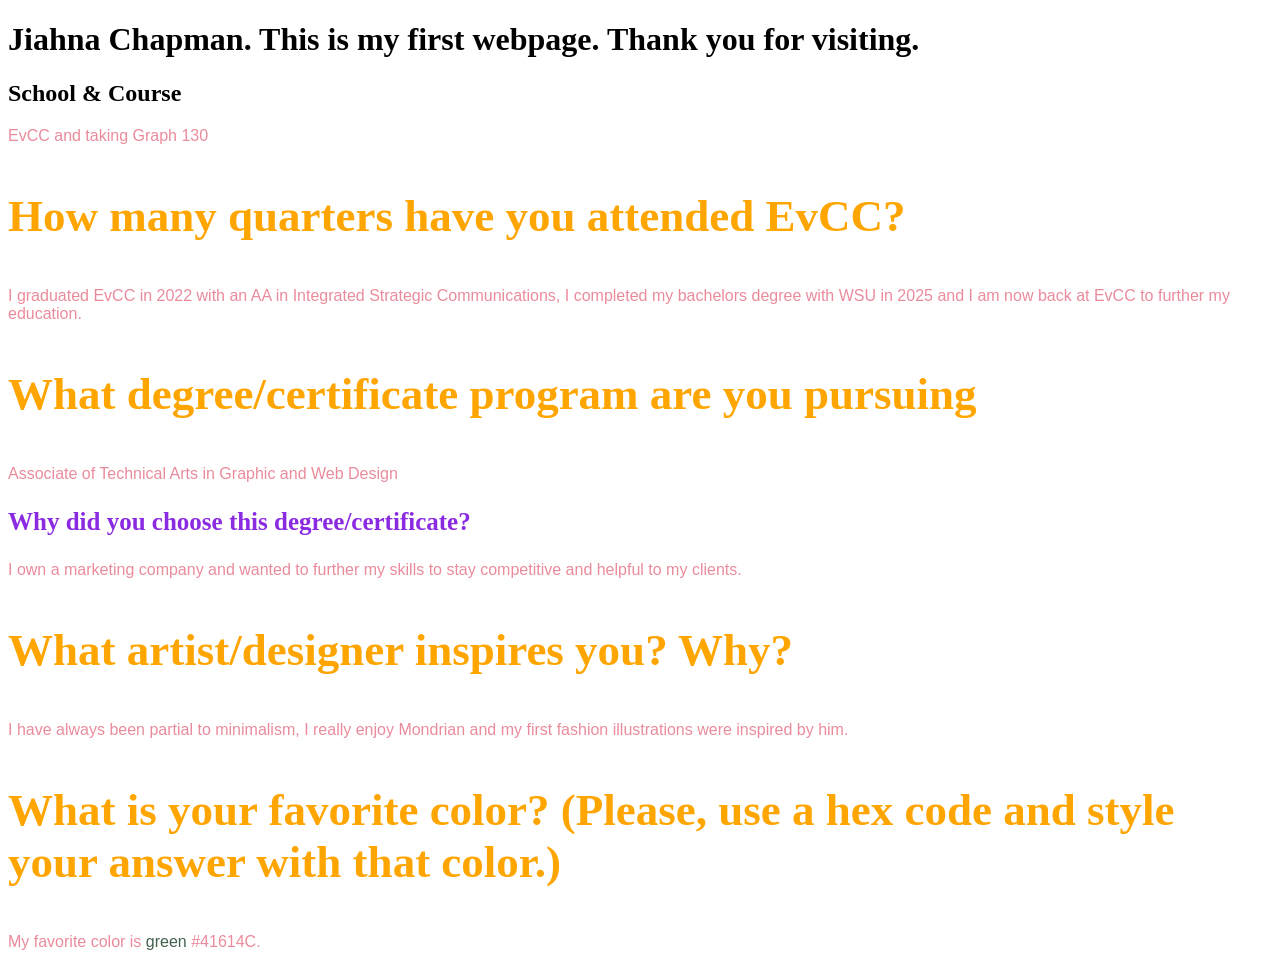
==== index.html @ 44571dfc "created index.html" ====
<!DOCTYPE html>
<html lang="en">
<head>
    <meta charset="UTF-8">
    <meta name="viewport" content="width=device-width, initial-scale=1.0">
    <title>Jiahna's Website</title>
    <style>
        h3 {
            font-size: 45px;
            color: orange
        }
        p {
            font-family:Arial, Helvetica, sans-serif; 
            color: rgb(234, 139, 155)
        }
    </style>
</head>
<body>
    <h1>Jiahna Chapman. This is my first webpage. Thank you for visiting.</h1>
    <h2>School & Course</h2>
    <p>EvCC and taking Graph 130</p>
    <h3>How many quarters have you attended EvCC?</h3>
    <p>I graduated EvCC in 2022 with an AA in Integrated Strategic Communications, I completed my bachelors degree with WSU in 2025 and I am now back at EvCC to further my education.</p>
    <h3>What degree/certificate program are you pursuing</h3>
    <p>Associate of Technical Arts in Graphic and Web Design</p>
    <h3 style="font-size:25px; color:blueviolet;">Why did you choose this degree/certificate?</h3>
    <p>I own a marketing company and wanted to further my skills to stay competitive and helpful to my clients.</p>
    <h3>What artist/designer inspires you? Why?</h3>
    <p>I have always been partial to minimalism, I really enjoy Mondrian and my first fashion illustrations were inspired by him.</p>
    <h3>What is your favorite color?  (Please, use a hex code and style your answer with that color.)</h3>
    <p>My favorite color is <span style="color: #41614c;">green</span> #41614C.</p>
</body>
</html>
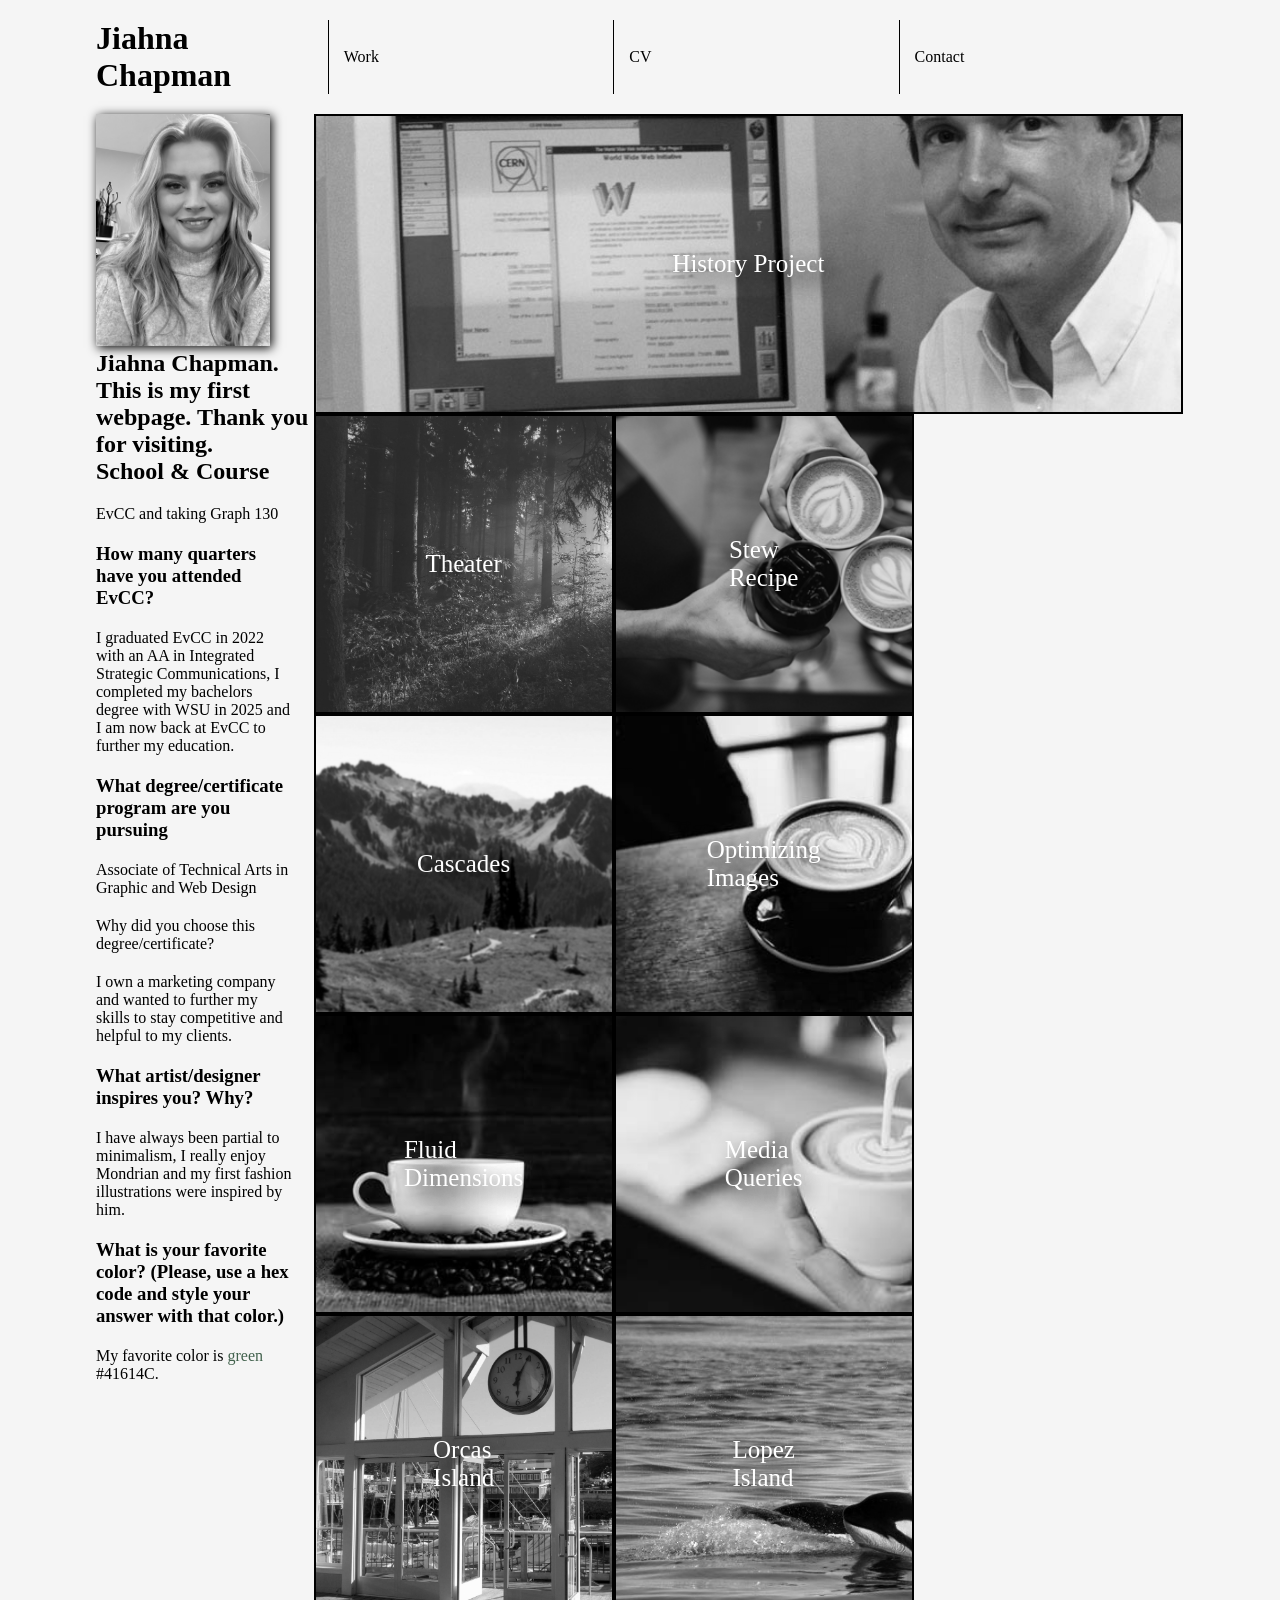
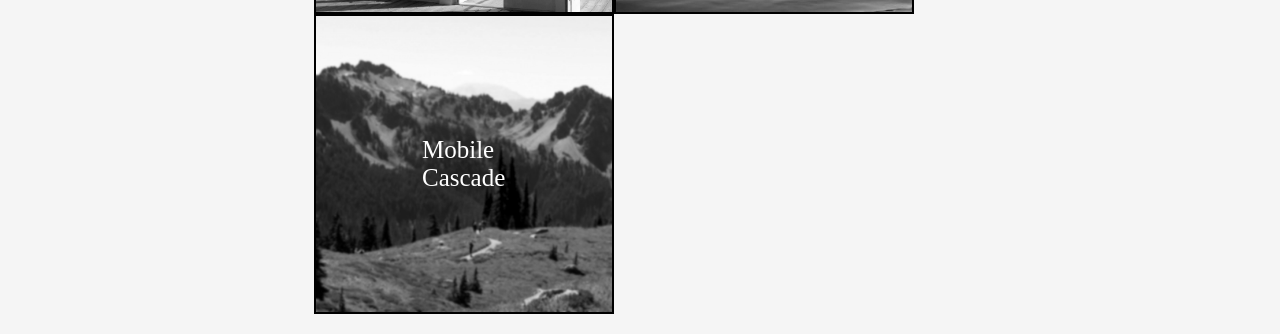
==== commit 0aa11aeb: "updated index page" ====
--- a/index.html
+++ b/index.html
@@ -4,30 +4,66 @@
     <meta charset="UTF-8">
     <meta name="viewport" content="width=device-width, initial-scale=1.0">
     <title>Jiahna's Website</title>
-    <style>
-        h3 {
-            font-size: 45px;
-            color: orange
-        }
-        p {
-            font-family:Arial, Helvetica, sans-serif; 
-            color: rgb(234, 139, 155)
-        }
-    </style>
+    <link rel="stylesheet" href="styles/homepage.css">
 </head>
 <body>
-    <h1>Jiahna Chapman. This is my first webpage. Thank you for visiting.</h1>
-    <h2>School & Course</h2>
-    <p>EvCC and taking Graph 130</p>
-    <h3>How many quarters have you attended EvCC?</h3>
-    <p>I graduated EvCC in 2022 with an AA in Integrated Strategic Communications, I completed my bachelors degree with WSU in 2025 and I am now back at EvCC to further my education.</p>
-    <h3>What degree/certificate program are you pursuing</h3>
-    <p>Associate of Technical Arts in Graphic and Web Design</p>
-    <h3 style="font-size:25px; color:blueviolet;">Why did you choose this degree/certificate?</h3>
-    <p>I own a marketing company and wanted to further my skills to stay competitive and helpful to my clients.</p>
-    <h3>What artist/designer inspires you? Why?</h3>
-    <p>I have always been partial to minimalism, I really enjoy Mondrian and my first fashion illustrations were inspired by him.</p>
-    <h3>What is your favorite color?  (Please, use a hex code and style your answer with that color.)</h3>
-    <p>My favorite color is <span style="color: #41614c;">green</span> #41614C.</p>
+    <header>
+        <h1>Jiahna Chapman</h1>
+        <nav>
+            <a href="#work"><p>Work</p></a>
+            <a href="#cv"><p>CV</p></a>
+            <a href="#contact"><p>Contact</p></a>
+        </nav>
+    </header>
+    <main>
+        <aside>
+            <img class="faze" src="images/jiahna.jpeg" alt="profile image">
+            <h1>Jiahna Chapman. This is my first webpage. Thank you for visiting.</h1>
+            <h2>School & Course</h2>
+            <p>EvCC and taking Graph 130</p>
+            <h3>How many quarters have you attended EvCC?</h3>
+            <p>I graduated EvCC in 2022 with an AA in Integrated Strategic Communications, I completed my bachelors degree with WSU in 2025 and I am now back at EvCC to further my education.</p>
+            <h3>What degree/certificate program are you pursuing</h3>
+            <p>Associate of Technical Arts in Graphic and Web Design</p>
+            <h3">Why did you choose this degree/certificate?</h3>
+            <p>I own a marketing company and wanted to further my skills to stay competitive and helpful to my clients.</p>
+            <h3>What artist/designer inspires you? Why?</h3>
+            <p>I have always been partial to minimalism, I really enjoy Mondrian and my first fashion illustrations were inspired by him.</p>
+            <h3>What is your favorite color?  (Please, use a hex code and style your answer with that color.)</h3>
+            <p>My favorite color is <span style="color: #41614c;">green</span> #41614C.</p>
+        </aside>
+    <article id="work">
+        <section class="project" id="history">
+            <a href="pages/history-refactor.html"><p>History Project</p></a>
+        </section>
+        <section class="project" id="theater">
+            <a href="pages/theater.html"><p>Theater</p></a>
+        </section>
+        <section class="project" id="stew-recipe">
+            <a href="pages/beef-stew-recipe.html"><p>Stew Recipe</p></a>
+        </section>
+        <section class="project" id="cascades">
+            <a href="pages/cascade.html"><p>Cascades</p></a>
+        </section>
+        <section class="project" id="optimizing-images"> 
+            <a href="pages/opt-images.html"><p>Optimizing Images</p></a>
+        </section>
+        <section class="project" id="fluid-design">
+            <a href="pages/fluid.html"><p>Fluid Dimensions</p></a>
+        </section>
+        <section class="project" id="media-queries">
+            <a href="pages/media-queries.html"><p>Media Queries</p></a>
+        </section>
+        <section class="project" id="orcas-island">
+            <a href="pages/orcasisland.html"><p>Orcas Island</p></a>
+        </section>
+        <section class="project" id="lopez-island">
+            <a href="pages/lopezisland.html"><p>Lopez Island</p></a>
+        </section>
+        <section class="project" id="mobile-cascade">
+            <a href="pages/mobilecascade.html"><p>Mobile Cascade</p></a>
+        </section>
+    </article>      
+</main>
 </body>
 </html> 
--- a/styles/homepage.css
+++ b/styles/homepage.css
@@ -0,0 +1,133 @@
+* {
+    margin: 0px;
+    padding: 0px;
+    box-sizing: border-box;
+}
+
+body {
+    background-color: #f5f5f5;
+}
+
+/* create a flex container for the header, main, and footer elements*/
+header, main, footer {
+    display: flex;
+    width: 85%;
+    margin: 20px auto;
+    justify-content: space-between;
+}
+
+/*create even space in the header and footer navs*/
+nav {
+    display: flex;
+    justify-content: space-evenly;
+    width: 80%;
+}
+
+nav a {
+    border-left: solid black 1px;
+    justify-content: center;
+    align-content: center;
+    padding-left: 15px;
+    text-decoration: none;
+    color: black;
+    width: 100%;
+}
+
+nav a:hover {
+    background-color: lightgray
+}
+
+aside {
+    width: 20%
+}
+
+aside p, aside h3 {
+    margin: 20px 20px 20px 0px;
+}
+
+.faze {
+    width: 80%;
+    height: auto;
+    filter: grayscale(100%);
+    transition:1s;
+    box-shadow: 2px 2px 10px black;
+}
+.faze:hover {
+    filter: none;
+} 
+
+article {
+    width: 80%;
+    display: flex;
+    flex-wrap: wrap;
+}
+
+.project {
+    filter: grayscale(100%);
+    background-size: cover;
+    min-width: 300px;
+    min-height: 300px;
+    width: 33.3%;
+    display: flex;
+    justify-content: center;
+    align-items: center;
+    border: black solid 2px;
+    transition: 1s;
+}   
+
+.project:first-child {
+    width: 99.9%;
+    background-position: center;
+}
+
+.project:hover {
+    filter: none;
+}
+
+.project p {
+    color: white;
+    text-shadow: 8px 8px 20px black;
+    font-size: 25px;
+}
+
+.project a {
+    padding: 100px 200px;
+    text-decoration: none;
+}
+
+/*individual project background images*/
+#history {
+    background-image: url("../images/8-tim-berners-lee.jpg");
+}
+
+#theater {
+    background-image: url("../images/forest.jpeg");
+}
+
+#stew-recipe {
+    background-image: url("../images/coffee-24.png");
+}
+#cascades {
+    background-image: url("../images/cascade_mountains-bg.jpg");
+}
+#optimizing-images {
+    background-image: url("../images/coffee5.jpg");
+}
+#fluid-design {
+    background-image: url("../images/coffee6.jpg");
+}
+#media-queries {
+    background-image: url("../images/coffee3.jpg");
+}
+#orcas-island {
+    background-image: url("../images/sj-068.jpg");
+}
+#lopez-island {
+    background-image: url("../images/sj-062.jpg");
+}
+#mobile-cascade {
+    background-image: url("../images/cascade_mountains-bg.jpg");
+}
+
+
+
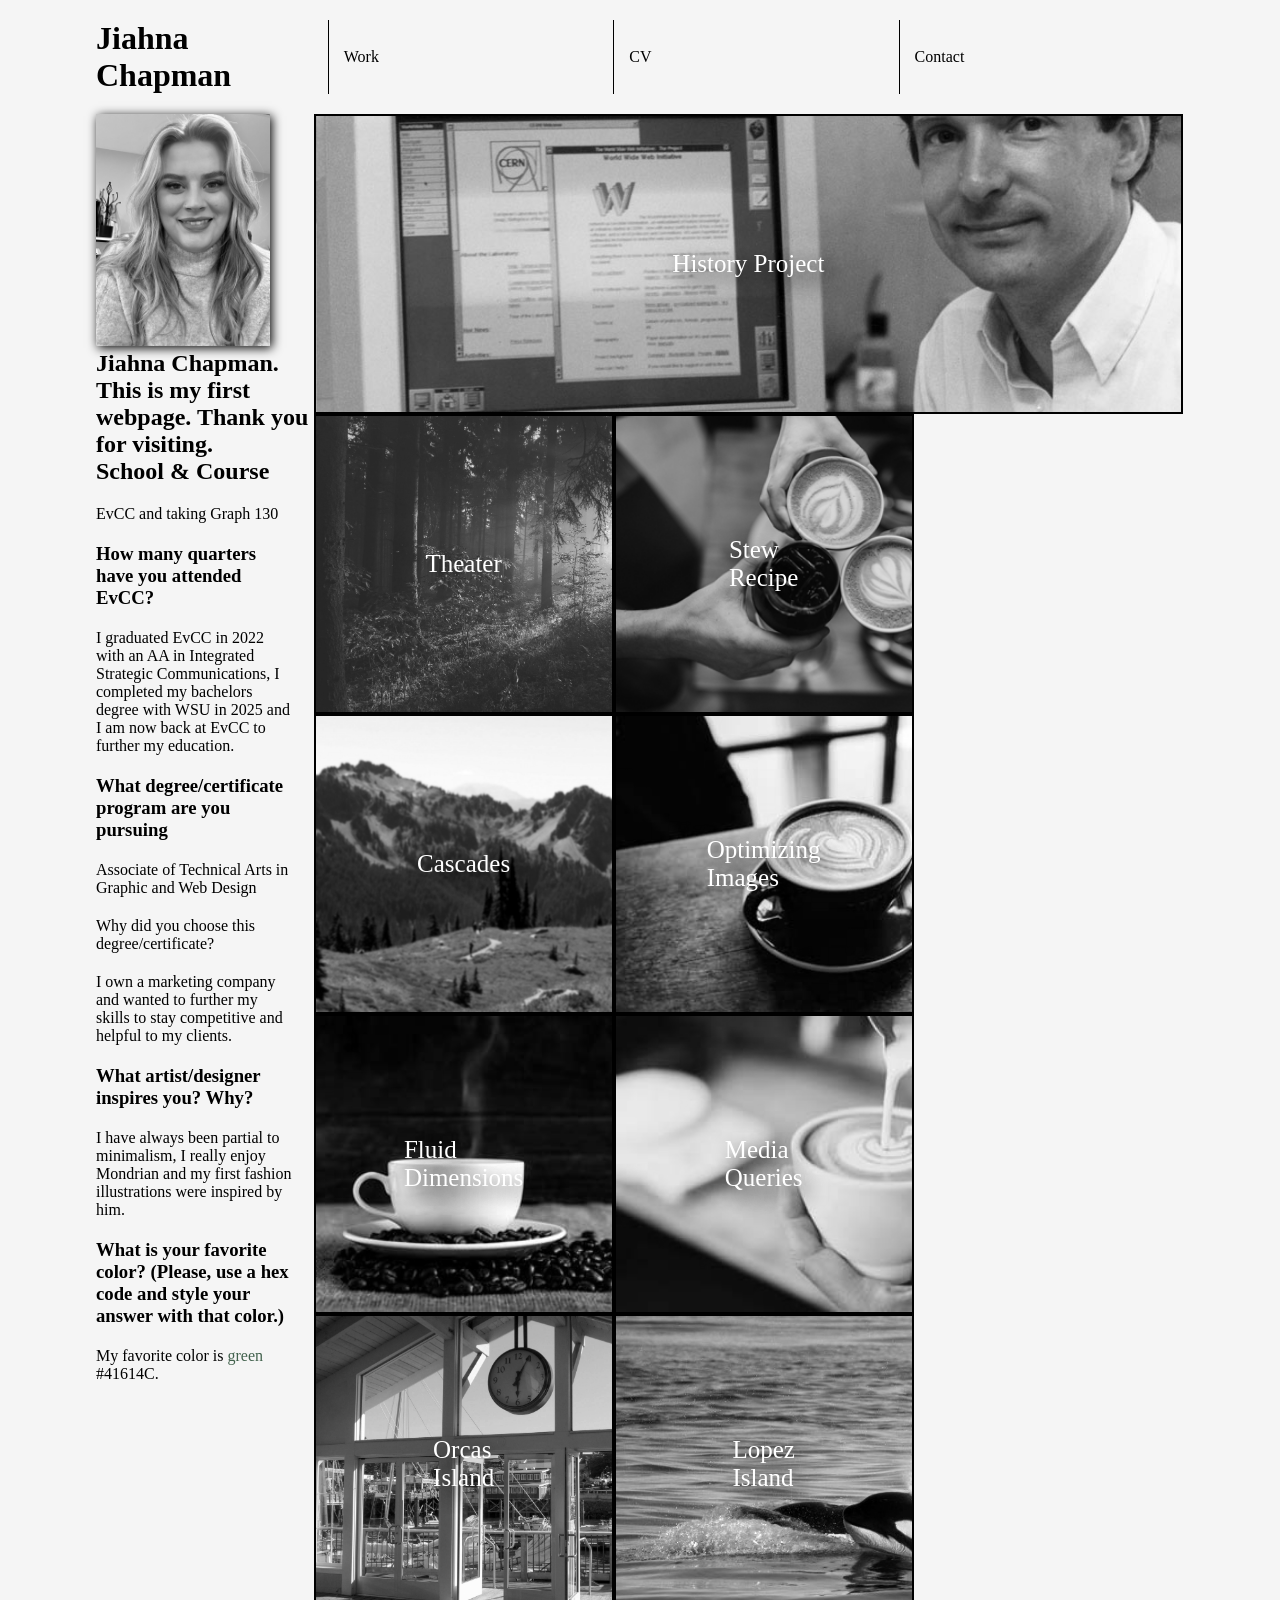
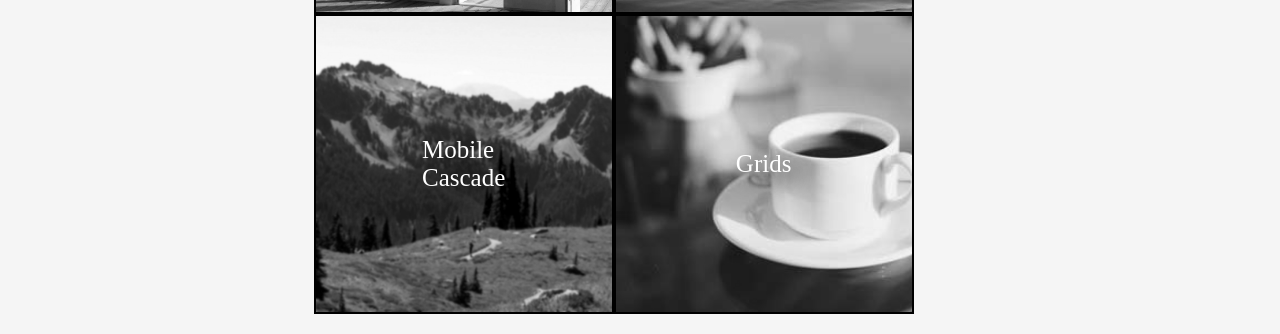
==== commit 477e112d: "grid homework" ====
--- a/index.html
+++ b/index.html
@@ -5,6 +5,7 @@
     <meta name="viewport" content="width=device-width, initial-scale=1.0">
     <title>Jiahna's Website</title>
     <link rel="stylesheet" href="styles/homepage.css">
+    <link rel="stylesheet" href="styles/mobile.css">
 </head>
 <body>
     <header>
@@ -63,6 +64,9 @@
         <section class="project" id="mobile-cascade">
             <a href="pages/mobilecascade.html"><p>Mobile Cascade</p></a>
         </section>
+        <section class="project" id="grid-layout">
+            <a href="pages/grid.html"><p>Grids</p></a>
+        </section>
     </article>      
 </main>
 </body>
--- a/styles/homepage.css
+++ b/styles/homepage.css
@@ -128,6 +128,9 @@
 #mobile-cascade {
     background-image: url("../images/cascade_mountains-bg.jpg");
 }
+#grid-layout {
+    background-image: url("../images/coffee2.jpg");
+}
 
 
 
--- a/styles/mobile.css
+++ b/styles/mobile.css
@@ -0,0 +1,12 @@
+@media screen and (max-width: 768px) {
+    .big-stew, .stew-content, .project, .project: first-child, aside, .show-info, main section, main, section, article, header, footer, .pure-g, .pure-u-2-3, .pure-u-1-3, .pure-u-1-5, .hero p {
+        display: block;
+        width: 95%;
+        margin: auto;
+    }
+}
+
+.history-hero {
+    height: 50vw;
+}
+
